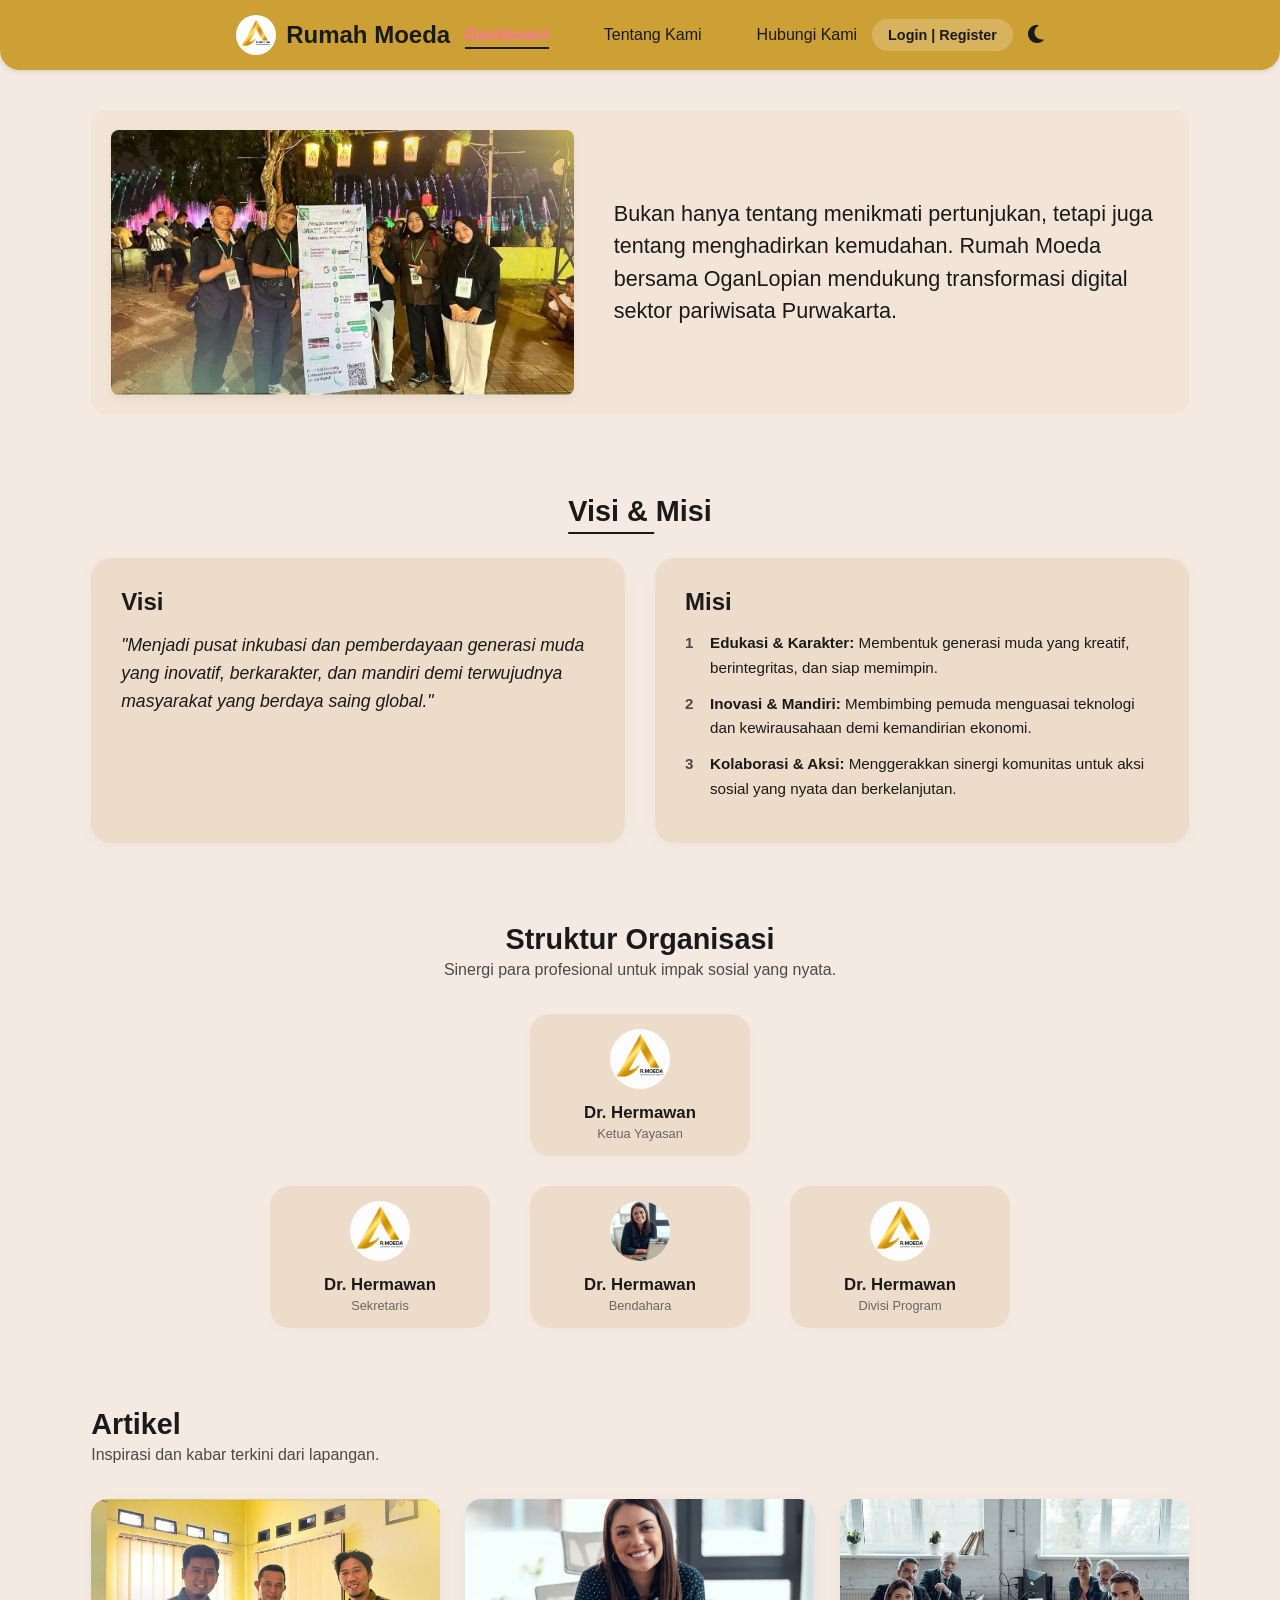
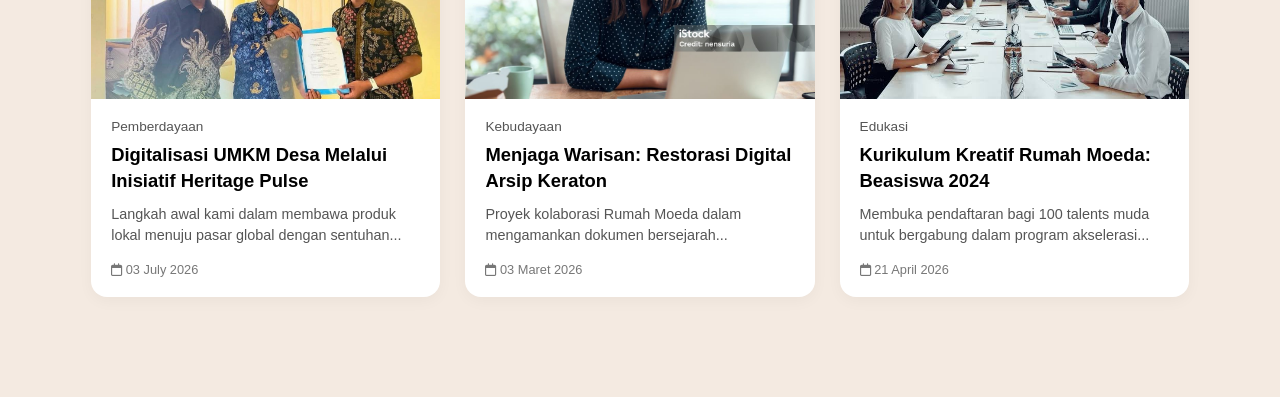
==== RumahMoeda/index.html @ 087f1749 "Add files via upload" ====
<!DOCTYPE html>
<html lang="id">
<head>
    <meta charset="UTF-8">
    <meta name="viewport" content="width=device-width, initial-scale=1.0">
    <title>Rumah Moeda - Home</title>
    <link rel="stylesheet" href="css/style.css">
    <link rel="stylesheet" href="css/home.css">
    <link rel="stylesheet" href="https://cdnjs.cloudflare.com/ajax/libs/font-awesome/6.4.0/css/all.min.css">
</head>
<body>

    <header class="main-header">
        <div class="header-container">
            <div class="logo-section">
                <img src="assets/logorumahmoeda.png" alt="Logo Rumah Moeda" class="logo-img">
                <span class="logo-text">Rumah Moeda</span>
            </div>
            <nav class="nav-menu">
                <ul>
                    <li><a href="index.html" class="active">Dashboard</a></li>
                    <li><a href="tentang.html">Tentang Kami</a></li>
                    <li><a href="hubungi.html">Hubungi Kami</a></li>
                </ul>
            </nav>
            <div class="header-actions">
                <a href="login.html" class="btn-login-reg">Login | Register</a>
                <button id="darkmode-toggle" class="dark-toggle"><i class="fas fa-moon"></i></button>
            </div>
        </div>
    </header>

    <section class="hero-section">
        <div class="hero-container">
            <div class="hero-image">
                <img src="assets/1.jpeg" alt="Kegiatan Rumah Moeda">
            </div>
            <div class="hero-text">
                <p>Bukan hanya tentang menikmati pertunjukan, tetapi juga tentang menghadirkan kemudahan. Rumah Moeda bersama OganLopian mendukung transformasi digital sektor pariwisata Purwakarta.</p>
            </div>
        </div>
    </section>

    <section class="visi-misi-section">
        <h2 class="section-title">Visi & Misi</h2>
        <div class="visi-misi-container">
            <div class="visi-box">
                <h3>Visi</h3>
                <p>"Menjadi pusat inkubasi dan pemberdayaan generasi muda yang inovatif, berkarakter, dan mandiri demi terwujudnya masyarakat yang berdaya saing global."</p>
            </div>
            <div class="misi-box">
                <h3>Misi</h3>
                <ol>
                    <li><span>Edukasi & Karakter:</span> Membentuk generasi muda yang kreatif, berintegritas, dan siap memimpin.</li>
                    <li><span>Inovasi & Mandiri:</span> Membimbing pemuda menguasai teknologi dan kewirausahaan demi kemandirian ekonomi.</li>
                    <li><span>Kolaborasi & Aksi:</span> Menggerakkan sinergi komunitas untuk aksi sosial yang nyata dan berkelanjutan.</li>
                </ol>
            </div>
        </div>
    </section>

    <section class="struktur-section">
        <h2 class="section-title">Struktur Organisasi</h2>
        <p class="section-subtitle">Sinergi para profesional untuk impak sosial yang nyata.</p>
        
        <div class="tree-container">
            <div class="tree-row row-top">
                <div class="member-card">
                    <img src="assets/logorumahmoeda.png" alt="Ketua" class="avatar" onerror="this.src='https://via.placeholder.com/60'">
                    <h4>Dr. Hermawan</h4>
                    <p>Ketua Yayasan</p>
                </div>
            </div>
            <div class="tree-row row-bottom">
                <div class="member-card">
                    <img src="assets/logorumahmoeda.png" alt="Sekretaris" class="avatar" onerror="this.src='https://via.placeholder.com/60'">
                    <h4>Dr. Hermawan</h4>
                    <p>Sekretaris</p>
                </div>
                <div class="member-card">
                    <img src="assets/2.jpg" alt="Bendahara" class="avatar" onerror="this.src='https://via.placeholder.com/60'">
                    <h4>Dr. Hermawan</h4>
                    <p>Bendahara</p>
                </div>
                <div class="member-card">
                    <img src="assets/logorumahmoeda.png" alt="Divisi Program" class="avatar" onerror="this.src='https://via.placeholder.com/60'">
                    <h4>Dr. Hermawan</h4>
                    <p>Divisi Program</p>
                </div>
            </div>
        </div>
    </section>

    <section class="artikel-section">
        <h2 class="section-title text-left">Artikel</h2>
        <p class="section-subtitle text-left">Inspirasi dan kabar terkini dari lapangan.</p>
        
        <div class="artikel-grid">
            <div class="artikel-card">
                <div class="card-img-wrapper">
                    <img src="assets/artikel/1.jpeg" alt="Artikel 1" onerror="this.src='https://via.placeholder.com/350x200'">
                </div>
                <div class="card-content">
                    <span class="category">Pemberdayaan</span>
                    <h3>Digitalisasi UMKM Desa Melalui Inisiatif Heritage Pulse</h3>
                    <p>Langkah awal kami dalam membawa produk lokal menuju pasar global dengan sentuhan...</p>
                    <div class="card-date"><i class="far fa-calendar"></i> 03 July 2026</div>
                </div>
            </div>
            <div class="artikel-card">
                <div class="card-img-wrapper">
                    <img src="assets/artikel/2.jpg" alt="Artikel 2" onerror="this.src='https://via.placeholder.com/350x200'">
                </div>
                <div class="card-content">
                    <span class="category">Kebudayaan</span>
                    <h3>Menjaga Warisan: Restorasi Digital Arsip Keraton</h3>
                    <p>Proyek kolaborasi Rumah Moeda dalam mengamankan dokumen bersejarah...</p>
                    <div class="card-date"><i class="far fa-calendar"></i> 03 Maret 2026</div>
                </div>
            </div>
            <div class="artikel-card">
                <div class="card-img-wrapper">
                    <img src="assets/artikel/3.jpg" alt="Artikel 3" onerror="this.src='https://via.placeholder.com/350x200'">
                </div>
                <div class="card-content">
                    <span class="category">Edukasi</span>
                    <h3>Kurikulum Kreatif Rumah Moeda: Beasiswa 2024</h3>
                    <p>Membuka pendaftaran bagi 100 talents muda untuk bergabung dalam program akselerasi...</p>
                    <div class="card-date"><i class="far fa-calendar"></i> 21 April 2026</div>
                </div>
            </div>
        </div>
    </section>

    <script src="js/darkmode.js"></script>
</body>
</html>
---- RumahMoeda/css/style.css ----
/* Reset & Base Variables dengan sentuhan warna pastel soft */
:root {
    --bg-color: #f4eae1; /* Warna krem background utama */
    --text-color: #1a1a1a;
    --primary-color: #cda036; /* Warna emas navigasi & aksen */
    --card-bg: #eddcc9; /* Warna box Visi Misi & Struktur */
    --header-bg: #cda036; /* Warna emas gelap header */
    --white: #ffffff;
}

[data-theme="dark"] {
    --bg-color: #121212;
    --text-color: #f5f5f5;
    --card-bg: #1e1e1e;
    --header-bg: #1e1e1e;
}

[data-theme="dark"] {
    --bg-color: #1a202c;
    --text-color: #f7f9fc;
    --card-bg: #2d3748;
    --header-bg: #2d3748;
}

* {
    margin: 0;
    padding: 0;
    box-sizing: border-box;
    font-family: 'Segoe UI', Tahoma, Geneva, Verdana, sans-serif;
    transition: background 0.3s, color 0.3s;
}

body {
    background-color: var(--bg-color);
    color: var(--text-color);
}

/* Header */
header {
    display: flex;
    justify-content: space-between;
    align-items: center;
    padding: 15px 5%;
    background-color: var(--header-bg);
    box-shadow: 0 2px 5px rgba(0,0,0,0.1);
    position: sticky;
    top: 0;
    z-index: 1000;
}

header .logo img {
    height: 45px;
}

nav ul {
    display: flex;
    list-style: none;
}

nav ul li {
    margin: 0 15px;
}

nav ul li a {
    text-decoration: none;
    color: var(--text-color);
    font-weight: 600;
}

nav ul li a.active, nav ul li a:hover {
    color: #ff7597;
    border-bottom: 2px solid #ff7597;
}

.header-icons button, .header-icons a {
    background: none;
    border: none;
    font-size: 1.2rem;
    color: var(--text-color);
    margin-left: 15px;
    cursor: pointer;
}

/* Footer & Static Mitra */
footer {
    background-color: var(--footer-bg);
    color: var(--footer-text);
    padding: 40px 5% 10px;
    margin-top: 50px;
}

.footer-container {
    display: grid;
    grid-template-columns: repeat(auto-fit, minmax(250px, 1fr));
    gap: 30px;
}

.footer-info p {
    margin: 10px 0;
}

.footer-mitra-static .mitra-static-grid {
    display: flex;
    gap: 15px;
    margin-top: 15px;
    flex-wrap: wrap;
}

.footer-mitra-static .mitra-static-grid img {
    background: #fff;
    padding: 5px;
    border-radius: 5px;
    width: 80px;
    height: 40px;
    object-fit: contain;
}

.footer-bottom {
    text-align: center;
    margin-top: 30px;
    border-top: 1px solid #4a5568;
    padding-top: 15px;
    font-size: 0.9rem;
}
---- RumahMoeda/css/home.css ----
/* ================= GLOBAL ADJUSTMENT ================= */
body {
    background-color: var(--bg-color);
    padding-bottom: 60px;
}

/* Base Title Style */
.section-title {
    font-size: 1.8rem;
    font-weight: 600;
    text-align: center;
    color: #1a1a1a;
    margin-bottom: 5px;
}
.section-subtitle {
    font-size: 1rem;
    text-align: center;
    color: #4a4a4a;
    margin-bottom: 35px;
}
.text-left { text-align: left !important; }

/* ================= HEADER STYLE ================= */
.main-header {
    background-color: var(--header-bg);
    padding: 15px 4%;
    border-bottom-left-radius: 20px;
    border-bottom-right-radius: 20px;
}

.header-container {
    display: flex;
    justify-content: space-between;
    align-items: center;
    max-width: 1200px;
    margin: 0 auto;
}

.logo-section {
    display: flex;
    align-items: center;
    gap: 10px;
}

.logo-img {
    height: 40px;
    width: auto;
    background: #fff;
    border-radius: 50%;
    padding: 2px;
}

.logo-text {
    font-size: 1.5rem;
    font-weight: 700;
    color: #1a1a1a;
}

.nav-menu ul {
    display: flex;
    list-style: none;
    gap: 25px;
}

.nav-menu ul li a {
    text-decoration: none;
    color: #1a1a1a;
    font-weight: 500;
    font-size: 1rem;
    padding-bottom: 4px;
}

.nav-menu ul li a.active {
    border-bottom: 2px solid #1a1a1a;
    font-weight: 700;
}

.header-actions {
    display: flex;
    align-items: center;
    gap: 15px;
}

.btn-login-reg {
    background-color: rgba(255, 255, 255, 0.2);
    padding: 8px 16px;
    border-radius: 20px;
    color: #1a1a1a;
    text-decoration: none;
    font-size: 0.9rem;
    font-weight: 600;
    transition: 0.2s;
}

.btn-login-reg:hover {
    background-color: rgba(255, 255, 255, 0.4);
}

.dark-toggle {
    background: none;
    border: none;
    font-size: 1.3rem;
    cursor: pointer;
    color: #1a1a1a;
}

/* ================= HERO SECTION ================= */
.hero-section {
    padding: 40px 4%;
    max-width: 1200px;
    margin: 0 auto;
}

.hero-container {
    display: flex;
    align-items: center;
    gap: 40px;
    background-color: rgba(237, 220, 201, 0.4);
    padding: 20px;
    border-radius: 16px;
}

.hero-image {
    flex: 1;
}

.hero-image img {
    width: 100%;
    max-width: 480px;
    border-radius: 8px;
    display: block;
    box-shadow: 0 4px 10px rgba(0,0,0,0.05);
}

.hero-text {
    flex: 1.2;
}

.hero-text p {
    font-size: 1.35rem;
    line-height: 1.5;
    color: #1a1a1a;
    font-weight: 500;
}

/* ================= VISI MISI SECTION ================= */
.visi-misi-section {
    padding: 40px 4%;
    max-width: 1200px;
    margin: 0 auto;
}

.visi-misi-section .section-title {
    position: relative;
    display: inline-block;
    left: 50%;
    transform: translateX(-50%);
    margin-bottom: 30px;
}

.visi-misi-section .section-title::after {
    content: '';
    position: absolute;
    bottom: -6px; left: 0; width: 60%; height: 2px;
    background-color: #1a1a1a;
}

.visi-misi-container {
    display: flex;
    gap: 30px;
}

.visi-box, .misi-box {
    background-color: var(--card-bg);
    padding: 30px;
    border-radius: 20px;
    box-shadow: 0 4px 15px rgba(0,0,0,0.03);
    flex: 1;
}

.visi-box h3, .misi-box h3 {
    font-size: 1.5rem;
    margin-bottom: 15px;
    color: #1a1a1a;
}

.visi-box p {
    font-size: 1.1rem;
    line-height: 1.6;
    font-style: italic;
}

.misi-box ol {
    list-style: none;
    padding-left: 0;
}

.misi-box ol li {
    font-size: 0.95rem;
    line-height: 1.6;
    margin-bottom: 12px;
    position: relative;
    padding-left: 25px;
}

/* Membuat penomoran manual sesuai gambar */
.misi-box ol li::before {
    position: absolute;
    left: 0;
    top: 0;
    font-weight: 700;
    color: #4a4a4a;
}
.misi-box ol li:nth-child(1)::before { content: "1"; }
.misi-box ol li:nth-child(2)::before { content: "2"; }
.misi-box ol li:nth-child(3)::before { content: "3"; }

.misi-box ol li span {
    font-weight: 700;
}

/* ================= STRUKTUR ORGANISASI ================= */
.struktur-section {
    padding: 40px 4%;
    max-width: 1200px;
    margin: 0 auto;
}

.tree-container {
    display: flex;
    flex-direction: column;
    align-items: center;
    gap: 30px;
}

.tree-row {
    display: flex;
    justify-content: center;
    gap: 40px;
    width: 100%;
}

.member-card {
    background-color: var(--card-bg);
    padding: 15px 30px;
    border-radius: 20px;
    text-align: center;
    min-width: 220px;
    box-shadow: 0 4px 12px rgba(0,0,0,0.02);
}

.member-card .avatar {
    width: 60px;
    height: 60px;
    border-radius: 50%;
    object-fit: cover;
    margin-bottom: 10px;
}

.member-card h4 {
    font-size: 1.05rem;
    color: #1a1a1a;
    margin-bottom: 3px;
}

.member-card p {
    font-size: 0.8rem;
    color: #666666;
}

/* ================= ARTIKEL SECTION ================= */
.artikel-section {
    padding: 40px 4%;
    max-width: 1200px;
    margin: 0 auto;
}

.artikel-grid {
    display: grid;
    grid-template-columns: repeat(auto-fit, minmax(320px, 1fr));
    gap: 25px;
}

.artikel-card {
    background-color: var(--white);
    border-radius: 16px;
    overflow: hidden;
    box-shadow: 0 4px 15px rgba(0,0,0,0.04);
}

.card-img-wrapper img {
    width: 100%;
    height: 200px;
    object-fit: cover;
    display: block;
}

.card-content {
    padding: 20px;
}

.card-content .category {
    font-size: 0.85rem;
    color: #555555;
    display: block;
    margin-bottom: 8px;
}

.card-content h3 {
    font-size: 1.15rem;
    font-weight: 700;
    line-height: 1.4;
    color: #000000;
    margin-bottom: 10px;
}

.card-content p {
    font-size: 0.9rem;
    color: #555555;
    line-height: 1.5;
    margin-bottom: 15px;
}

.card-date {
    font-size: 0.8rem;
    color: #777777;
}

/* ================= RESPONSIVE DESIGN ================= */
@media (max-width: 850px) {
    .hero-container, .visi-misi-container {
        flex-direction: column;
        align-items: center;
    }
    .hero-image img {
        max-width: 100%;
    }
    .tree-row {
        flex-direction: column;
        align-items: center;
        gap: 20px;
    }
}
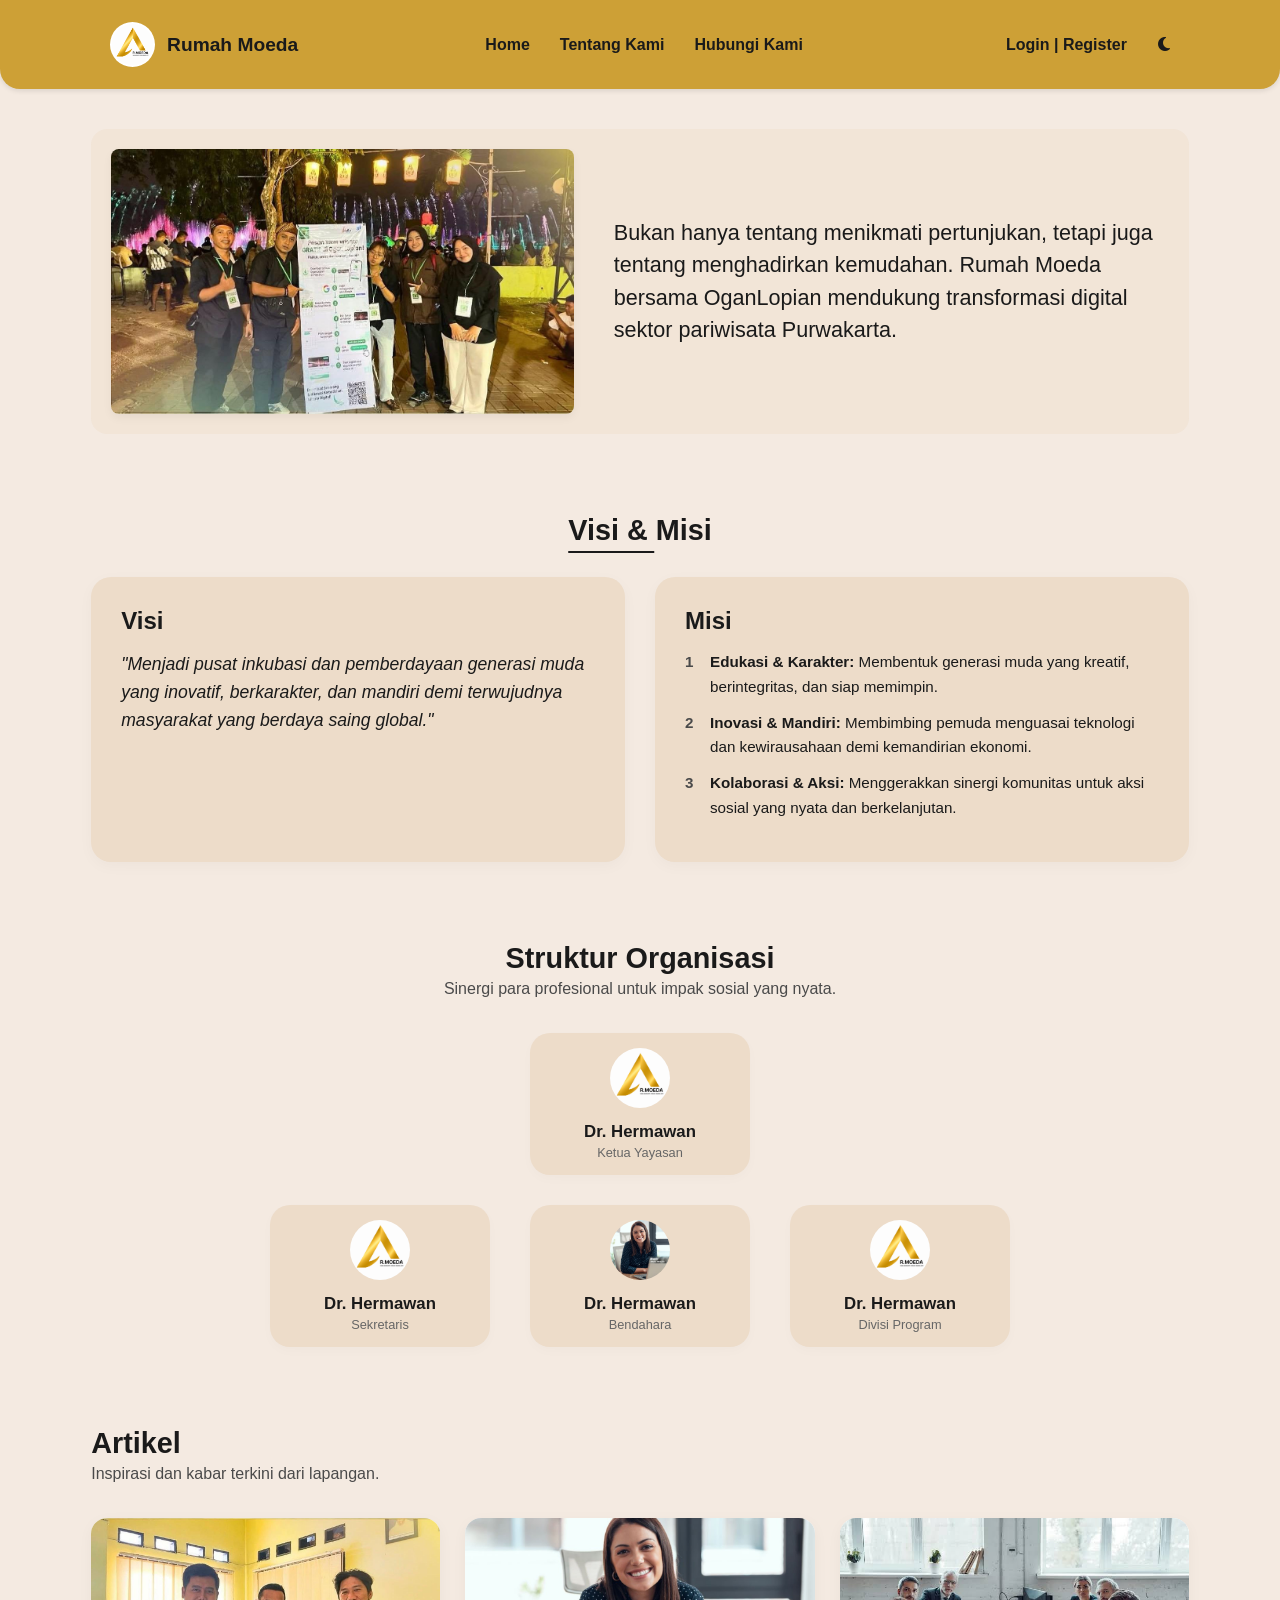
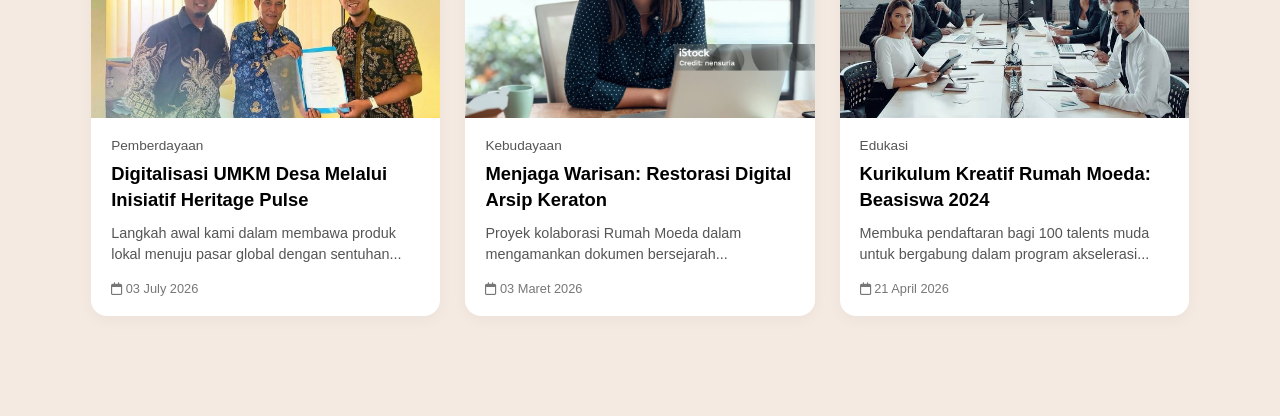
==== commit bffed56b: "header perubahan header" ====
--- a/RumahMoeda/index.html
+++ b/RumahMoeda/index.html
@@ -10,25 +10,7 @@
 </head>
 <body>
 
-    <header class="main-header">
-        <div class="header-container">
-            <div class="logo-section">
-                <img src="assets/logorumahmoeda.png" alt="Logo Rumah Moeda" class="logo-img">
-                <span class="logo-text">Rumah Moeda</span>
-            </div>
-            <nav class="nav-menu">
-                <ul>
-                    <li><a href="index.html" class="active">Dashboard</a></li>
-                    <li><a href="tentang.html">Tentang Kami</a></li>
-                    <li><a href="hubungi.html">Hubungi Kami</a></li>
-                </ul>
-            </nav>
-            <div class="header-actions">
-                <a href="login.html" class="btn-login-reg">Login | Register</a>
-                <button id="darkmode-toggle" class="dark-toggle"><i class="fas fa-moon"></i></button>
-            </div>
-        </div>
-    </header>
+    <div id="header"></div>
 
     <section class="hero-section">
         <div class="hero-container">
@@ -133,5 +115,6 @@
     </section>
 
     <script src="js/darkmode.js"></script>
+    <script src="js/main.js"></script>
 </body>
 </html>
--- a/RumahMoeda/css/style.css
+++ b/RumahMoeda/css/style.css
@@ -36,50 +36,83 @@
 }
 
 /* Header */
-header {
-    display: flex;
-    justify-content: space-between;
-    align-items: center;
-    padding: 15px 5%;
-    background-color: var(--header-bg);
-    box-shadow: 0 2px 5px rgba(0,0,0,0.1);
-    position: sticky;
-    top: 0;
-    z-index: 1000;
+.main-header {
+background-color: var(--header-bg);
+box-shadow: 0 2px 5px rgba(0,0,0,0.1);
+position: sticky;
+top: 0;
+z-index: 1000;
 }
 
-header .logo img {
-    height: 45px;
+.header-container {
+display: flex;
+justify-content: space-between;
+align-items: center;
+padding: 7px 5%;
 }
 
-nav ul {
-    display: flex;
-    list-style: none;
+/* Logo */
+.logo-section {
+display: flex;
+align-items: center;
+gap: 12px;
 }
 
-nav ul li {
-    margin: 0 15px;
+.logo-img {
+height: 45px;
+width: auto;
 }
 
-nav ul li a {
-    text-decoration: none;
-    color: var(--text-color);
-    font-weight: 600;
+.logo-text {
+font-size: 1.2rem;
+font-weight: 700;
+color: var(--text-color);
 }
 
-nav ul li a.active, nav ul li a:hover {
-    color: #ff7597;
-    border-bottom: 2px solid #ff7597;
+/* Navigation */
+.nav-menu ul {
+display: flex;
+list-style: none;
+gap: 30px;
+margin: 0;
+padding: 0;
 }
 
-.header-icons button, .header-icons a {
-    background: none;
-    border: none;
-    font-size: 1.2rem;
-    color: var(--text-color);
-    margin-left: 15px;
-    cursor: pointer;
+.nav-menu ul li a {
+text-decoration: none;
+color: var(--text-color);
+font-weight: 600;
+padding-bottom: 5px;
+transition: all 0.3s ease;
 }
+
+.nav-menu ul li a:hover,
+.nav-menu ul li a.active {
+color: #e5eed4;
+border-bottom: 2px solid #f0c86a;
+}
+
+/* Actions */
+.header-actions {
+display: flex;
+align-items: center;
+gap: 15px;
+}
+
+.header-actions a,
+.header-actions button {
+background: none;
+border: none;
+color: var(--text-color);
+font-size: 1rem;
+cursor: pointer;
+text-decoration: none;
+}
+
+.dark-toggle {
+font-size: 1.2rem;
+}
+
 
 /* Footer & Static Mitra */
 footer {
